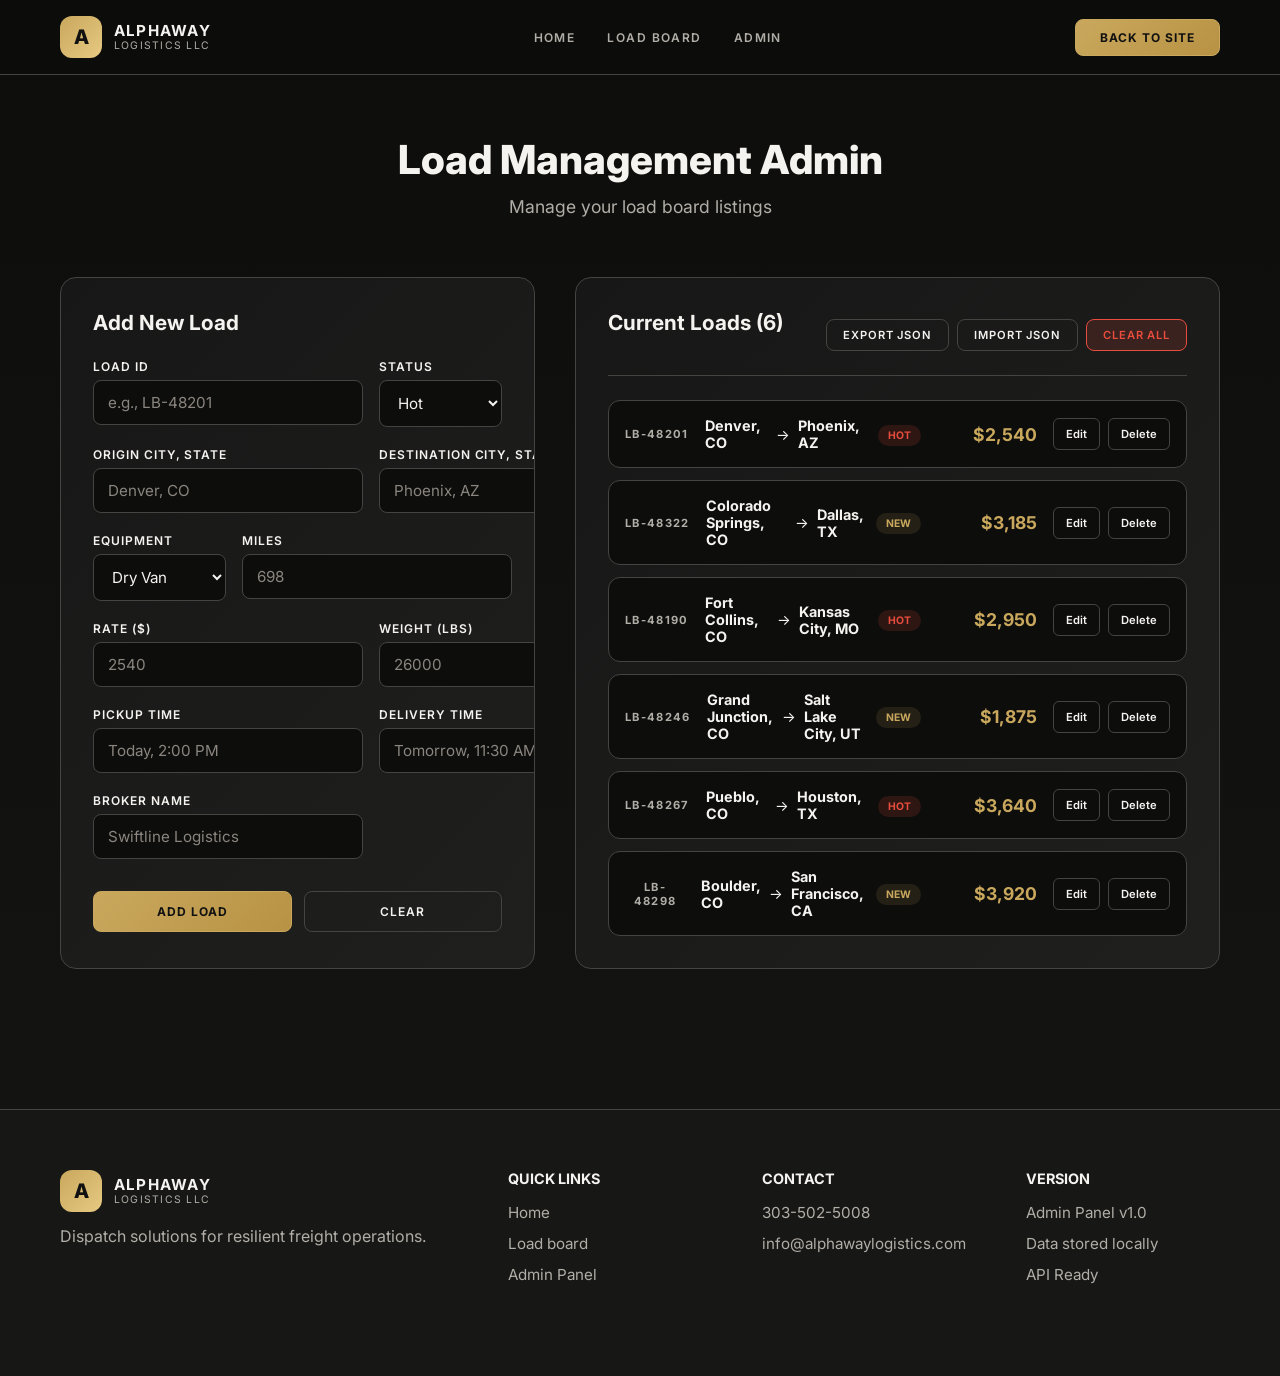
==== admin.html @ b58e07a9 "Add admin panel for load management with localStorage integration" ====
<!DOCTYPE html>
<html lang="en-US">
<head>
    <meta charset="UTF-8">
    <meta name="viewport" content="width=device-width, initial-scale=1">
    <meta name="description" content="Alphaway Logistics - Admin Panel for Load Management">
    <title>Admin Panel | Alphaway Logistics</title>
    <link rel="preconnect" href="https://fonts.googleapis.com/">
    <link rel="preconnect" href="https://fonts.gstatic.com/" crossorigin="">
    <link href="https://fonts.googleapis.com/css2?family=Inter:wght@300;400;500;600;700;800&display=swap" rel="stylesheet">
    <link rel="stylesheet" href="./css/style.css">
    <link rel="stylesheet" href="./css/admin.css">
    <script src="./js/script.js" defer=""></script>
    <script src="./js/admin.js" defer=""></script>
</head>
<body class="admin-page">
    <header class="site-header">
        <div class="container nav-wrap">
            <a class="brand" href="/" aria-label="Alphaway Home">
                <span class="brand-mark">A</span>
                <span class="brand-copy">
                    <span class="brand-name">Alphaway</span>
                    <small>Logistics LLC</small>
                </span>
            </a>

            <nav class="site-nav" aria-label="Main site navigation">
                <a href="/">Home</a>
                <a href="./loadboard.html">Load board</a>
                <a href="./admin.html" class="active">Admin</a>
            </nav>

            <div class="nav-actions">
                <a class="primary-button" href="/">Back to Site</a>
            </div>
        </div>
    </header>

    <main class="admin-main">
        <div class="container">
            <div class="admin-header">
                <h1>Load Management Admin</h1>
                <p>Manage your load board listings</p>
            </div>

            <div class="admin-grid">
                <!-- Add Load Form -->
                <section class="admin-section form-section">
                    <h2>Add New Load</h2>
                    <form id="add-load-form" class="load-form">
                        <div class="form-row">
                            <div class="form-group">
                                <label for="load-id">Load ID</label>
                                <input type="text" id="load-id" placeholder="e.g., LB-48201" required>
                            </div>
                            <div class="form-group">
                                <label for="load-status">Status</label>
                                <select id="load-status" required>
                                    <option value="Hot">Hot</option>
                                    <option value="New">New</option>
                                    <option value="Available">Available</option>
                                </select>
                            </div>
                        </div>

                        <div class="form-row">
                            <div class="form-group">
                                <label for="load-origin">Origin City, State</label>
                                <input type="text" id="load-origin" placeholder="Denver, CO" required>
                            </div>
                            <div class="form-group">
                                <label for="load-destination">Destination City, State</label>
                                <input type="text" id="load-destination" placeholder="Phoenix, AZ" required>
                            </div>
                        </div>

                        <div class="form-row">
                            <div class="form-group">
                                <label for="load-equipment">Equipment</label>
                                <select id="load-equipment" required>
                                    <option value="Dry Van">Dry Van</option>
                                    <option value="Reefer">Reefer</option>
                                    <option value="Flatbed">Flatbed</option>
                                    <option value="Tanker">Tanker</option>
                                    <option value="Specialized">Specialized</option>
                                </select>
                            </div>
                            <div class="form-group">
                                <label for="load-miles">Miles</label>
                                <input type="number" id="load-miles" placeholder="698" required>
                            </div>
                        </div>

                        <div class="form-row">
                            <div class="form-group">
                                <label for="load-rate">Rate ($)</label>
                                <input type="number" id="load-rate" placeholder="2540" required>
                            </div>
                            <div class="form-group">
                                <label for="load-weight">Weight (lbs)</label>
                                <input type="number" id="load-weight" placeholder="26000" required>
                            </div>
                        </div>

                        <div class="form-row">
                            <div class="form-group">
                                <label for="load-pickup">Pickup Time</label>
                                <input type="text" id="load-pickup" placeholder="Today, 2:00 PM" required>
                            </div>
                            <div class="form-group">
                                <label for="load-delivery">Delivery Time</label>
                                <input type="text" id="load-delivery" placeholder="Tomorrow, 11:30 AM" required>
                            </div>
                        </div>

                        <div class="form-row">
                            <div class="form-group">
                                <label for="load-broker">Broker Name</label>
                                <input type="text" id="load-broker" placeholder="Swiftline Logistics" required>
                            </div>
                        </div>

                        <div class="form-actions">
                            <button type="submit" class="primary-button">Add Load</button>
                            <button type="reset" class="ghost-button">Clear</button>
                        </div>
                    </form>
                </section>

                <!-- Loads List -->
                <section class="admin-section loads-section">
                    <div class="section-header">
                        <h2>Current Loads (<span id="load-count">0</span>)</h2>
                        <div class="section-actions">
                            <button id="export-btn" class="ghost-button">Export JSON</button>
                            <button id="import-btn" class="ghost-button">Import JSON</button>
                            <button id="clear-all-btn" class="ghost-button danger">Clear All</button>
                        </div>
                    </div>

                    <div id="loads-admin-list" class="loads-admin-list">
                        <!-- Loads will be rendered here -->
                    </div>
                </section>
            </div>

            <input type="file" id="import-file" style="display: none;" accept=".json">
        </div>
    </main>

    <footer id="contact" class="site-footer">
        <div class="container footer-grid">
            <div>
                <a class="brand" href="/" aria-label="Alphaway Home">
                    <span class="brand-mark">A</span>
                    <span class="brand-copy">
                        <span class="brand-name">Alphaway</span>
                        <small>Logistics LLC</small>
                    </span>
                </a>
                <p>Dispatch solutions for resilient freight operations.</p>
            </div>

            <div>
                <h3>Quick Links</h3>
                <ul>
                    <li><a href="/">Home</a></li>
                    <li><a href="./loadboard.html">Load board</a></li>
                    <li><a href="./admin.html">Admin Panel</a></li>
                </ul>
            </div>

            <div>
                <h3>Contact</h3>
                <ul>
                    <li><a href="tel:3035025008">303-502-5008</a></li>
                    <li><a href="mailto:info@alphawaylogistics.com">info@alphawaylogistics.com</a></li>
                </ul>
            </div>

            <div>
                <h3>Version</h3>
                <ul>
                    <li>Admin Panel v1.0</li>
                    <li>Data stored locally</li>
                    <li><a href="#" onclick="alert('Ready for backend integration')">API Ready</a></li>
                </ul>
            </div>
        </div>
    </footer>
</body>
</html>
---- css/style.css ----
:root {
    --bg: #0d0d0c;
    --bg-2: #171716;
    --panel: #171717;
    --panel-alt: #1f1f1e;
    --panel-soft: #242421;
    --line: #444440;
    --text: #f5f3ef;
    --muted: #b1aea7;
    --muted-2: #8a857f;
    --accent: #c9a85d;
    --accent-strong: #b89244;
    --accent-soft: rgba(201, 168, 93, 0.12);
    --success: #8cc77b;
    --shadow: 0 18px 40px rgba(0, 0, 0, 0.28);
}

* {
    box-sizing: border-box;
}

html {
    scroll-behavior: smooth;
}

body {
    margin: 0;
    font-family: 'Inter', sans-serif;
    background: linear-gradient(180deg, #0d0d0c 0%, #151513 100%);
    color: var(--text);
}

button,
input,
select {
    font: inherit;
}

a {
    color: inherit;
    text-decoration: none;
}

.container {
    max-width: 1200px;
    margin: 0 auto;
    padding: 0 20px;
}

/* Header & Navigation */
.site-header {
    position: sticky;
    top: 0;
    z-index: 100;
    background: rgba(13, 13, 12, 0.95);
    border-bottom: 1px solid var(--line);
    backdrop-filter: blur(10px);
}

.nav-wrap {
    display: flex;
    align-items: center;
    justify-content: space-between;
    gap: 40px;
    padding: 16px 20px;
}

.brand {
    display: flex;
    align-items: center;
    gap: 12px;
    min-width: 180px;
    flex-shrink: 0;
}

.brand-mark {
    width: 42px;
    height: 42px;
    display: grid;
    place-items: center;
    border-radius: 12px;
    background: linear-gradient(135deg, var(--accent), #e7c982);
    color: #111111;
    font-size: 1.25rem;
    font-weight: 800;
    flex-shrink: 0;
}

.brand-copy {
    display: flex;
    flex-direction: column;
    line-height: 1.1;
}

.brand-name {
    font-size: 0.95rem;
    font-weight: 700;
    letter-spacing: 0.08em;
    text-transform: uppercase;
}

.brand-copy small {
    font-size: 0.65rem;
    color: var(--muted);
    letter-spacing: 0.12em;
    text-transform: uppercase;
}

.site-nav {
    display: flex;
    gap: 32px;
    flex: 1;
    justify-content: center;
}

.site-nav a {
    font-size: 0.75rem;
    font-weight: 600;
    letter-spacing: 0.12em;
    text-transform: uppercase;
    color: var(--muted);
    transition: color 0.3s ease;
}

.site-nav a:hover {
    color: var(--text);
}

.nav-actions {
    display: flex;
    gap: 16px;
    flex-shrink: 0;
}

/* Buttons */
.ghost-button,
.primary-button {
    padding: 10px 24px;
    border: 1px solid var(--line);
    border-radius: 8px;
    font-size: 0.75rem;
    font-weight: 600;
    letter-spacing: 0.08em;
    text-transform: uppercase;
    cursor: pointer;
    transition: all 0.3s ease;
    display: inline-block;
    text-align: center;
}

.ghost-button {
    background: transparent;
    color: var(--text);
}

.ghost-button:hover {
    background: var(--panel);
    border-color: var(--accent);
}

.primary-button {
    background: linear-gradient(135deg, var(--accent), var(--accent-strong));
    color: #111111;
    border-color: var(--accent);
    font-weight: 700;
}

.primary-button:hover {
    transform: translateY(-2px);
    box-shadow: 0 8px 24px rgba(201, 168, 93, 0.25);
}

.primary-button.wide,
.ghost-button.wide {
    width: 100%;
    display: block;
}

/* Hero Section */
.hero {
    padding: 60px 0;
}

.hero-grid {
    display: grid;
    grid-template-columns: 1fr 1fr;
    gap: 60px;
    align-items: center;
}

.hero-copy h1 {
    font-size: 3rem;
    line-height: 1.2;
    margin: 16px 0;
    font-weight: 800;
}

.eyebrow {
    font-size: 0.85rem;
    color: var(--accent);
    font-weight: 600;
    letter-spacing: 0.1em;
    text-transform: uppercase;
    margin: 0 0 8px 0;
}

.hero-subtitle {
    font-size: 1.1rem;
    color: var(--muted);
    line-height: 1.6;
    margin: 16px 0;
}

.cta-row {
    display: flex;
    gap: 16px;
    margin: 32px 0;
}

.hero-metrics {
    list-style: none;
    padding: 0;
    margin: 32px 0 0 0;
    display: grid;
    grid-template-columns: repeat(3, 1fr);
    gap: 24px;
}

.hero-metrics li {
    display: flex;
    flex-direction: column;
    gap: 4px;
}

.hero-metrics strong {
    font-size: 1.5rem;
    color: var(--accent);
}

.hero-metrics span {
    font-size: 0.8rem;
    color: var(--muted);
}

/* Hero Panel */
.hero-panel {
    background: linear-gradient(135deg, var(--panel) 0%, var(--panel-alt) 100%);
    border: 1px solid var(--line);
    border-radius: 16px;
    padding: 24px;
    box-shadow: var(--shadow);
}

.panel-topbar {
    display: flex;
    justify-content: space-between;
    align-items: center;
    margin-bottom: 24px;
    padding-bottom: 16px;
    border-bottom: 1px solid var(--line);
    font-size: 0.8rem;
    color: var(--muted);
}

.status-pill {
    background: var(--accent-soft);
    color: var(--accent);
    padding: 4px 12px;
    border-radius: 20px;
    font-weight: 600;
    font-size: 0.7rem;
}

.route-summary {
    display: grid;
    grid-template-columns: 1fr 1fr;
    gap: 16px;
    margin-bottom: 24px;
    padding-bottom: 24px;
    border-bottom: 1px solid var(--line);
}

.route-summary div {
    display: flex;
    flex-direction: column;
    gap: 4px;
}

.route-summary span {
    font-size: 0.75rem;
    color: var(--muted);
    text-transform: uppercase;
}

.route-summary strong {
    font-size: 0.95rem;
}

.mini-lane-list {
    display: flex;
    flex-direction: column;
    gap: 12px;
    margin-bottom: 24px;
    padding-bottom: 24px;
    border-bottom: 1px solid var(--line);
}

.mini-lane-list div {
    display: flex;
    justify-content: space-between;
    align-items: center;
    font-size: 0.9rem;
}

.mini-lane-list strong {
    color: var(--success);
}

.panel-footer {
    display: flex;
    flex-direction: column;
    gap: 4px;
}

.panel-footer span {
    font-size: 0.75rem;
    color: var(--muted);
    text-transform: uppercase;
}

.panel-footer strong {
    font-size: 0.95rem;
}

/* Feature Section */
.section-pad {
    padding: 80px 0;
}

.section-heading {
    margin-bottom: 60px;
}

.section-heading h2 {
    font-size: 2.5rem;
    line-height: 1.3;
    margin: 16px 0 0 0;
    font-weight: 800;
}

.section-heading.centered {
    text-align: center;
    max-width: 600px;
    margin-left: auto;
    margin-right: auto;
}

.feature-grid {
    display: grid;
    grid-template-columns: repeat(auto-fit, minmax(300px, 1fr));
    gap: 40px;
}

.feature-card {
    background: var(--panel);
    border: 1px solid var(--line);
    border-radius: 16px;
    padding: 40px 32px;
    transition: all 0.3s ease;
}

.feature-card:hover {
    border-color: var(--accent);
    transform: translateY(-4px);
}

.feature-icon {
    font-size: 2.5rem;
    font-weight: 800;
    color: var(--accent);
    margin-bottom: 16px;
}

.feature-card h3 {
    font-size: 1.25rem;
    margin: 0 0 12px 0;
}

.feature-card p {
    color: var(--muted);
    line-height: 1.6;
    margin: 0;
}

/* Pricing Section */
.pricing-grid {
    display: grid;
    grid-template-columns: repeat(auto-fit, minmax(320px, 1fr));
    gap: 32px;
    max-width: 900px;
    margin: 0 auto;
}

.pricing-card {
    background: var(--panel);
    border: 1px solid var(--line);
    border-radius: 16px;
    padding: 40px;
    transition: all 0.3s ease;
}

.pricing-card.featured-plan {
    border-color: var(--accent);
    transform: scale(1.05);
    box-shadow: 0 0 30px rgba(201, 168, 93, 0.15);
}

.pricing-card:hover {
    border-color: var(--accent);
}

.pricing-header {
    margin-bottom: 24px;
    padding-bottom: 24px;
    border-bottom: 1px solid var(--line);
}

.plan-tag {
    display: inline-block;
    background: var(--accent-soft);
    color: var(--accent);
    padding: 4px 12px;
    border-radius: 20px;
    font-size: 0.7rem;
    font-weight: 600;
    margin-bottom: 12px;
}

.featured-tag {
    background: linear-gradient(135deg, var(--accent), var(--accent-strong));
    color: #111111;
}

.pricing-card h3 {
    font-size: 1.3rem;
    margin: 8px 0;
}

.price-row {
    display: flex;
    align-items: baseline;
    gap: 8px;
    margin-top: 16px;
}

.price {
    font-size: 2rem;
    font-weight: 800;
    color: var(--accent);
}

.period {
    color: var(--muted);
    font-size: 0.9rem;
}

.pricing-card ul {
    list-style: none;
    padding: 0;
    margin: 0 0 24px 0;
}

.pricing-card li {
    padding: 10px 0;
    border-bottom: 1px solid var(--line);
    font-size: 0.95rem;
    color: var(--text);
}

.pricing-card li:last-child {
    border-bottom: none;
}

/* Info Section */
.split-grid {
    display: grid;
    grid-template-columns: 1fr 1fr;
    gap: 60px;
    align-items: start;
}

.split-grid h2 {
    font-size: 2.2rem;
    line-height: 1.3;
    margin: 16px 0;
}

.split-grid p {
    color: var(--muted);
    line-height: 1.8;
    margin: 0;
    font-size: 1.05rem;
}

.mini-list {
    display: flex;
    flex-direction: column;
    gap: 32px;
}

.mini-list div {
    display: flex;
    flex-direction: column;
    gap: 4px;
}

.mini-list strong {
    font-size: 1rem;
    color: var(--text);
}

.mini-list span {
    font-size: 0.9rem;
    color: var(--muted);
}

/* Signup Section */
.signup-grid {
    display: grid;
    grid-template-columns: 1fr 1fr;
    gap: 60px;
    align-items: start;
}

.signup-copy h2 {
    font-size: 2.2rem;
    line-height: 1.3;
    margin: 16px 0;
}

.signup-copy p {
    color: var(--muted);
    line-height: 1.8;
    margin: 0;
    font-size: 1.05rem;
}

.signup-form {
    display: flex;
    flex-direction: column;
    gap: 20px;
    background: var(--panel);
    border: 1px solid var(--line);
    border-radius: 16px;
    padding: 40px;
}

.signup-form label {
    display: flex;
    flex-direction: column;
    gap: 6px;
}

.signup-form span {
    font-size: 0.8rem;
    font-weight: 600;
    text-transform: uppercase;
    color: var(--text);
}

.signup-form input,
.signup-form select {
    background: var(--bg);
    border: 1px solid var(--line);
    border-radius: 8px;
    padding: 12px 16px;
    color: var(--text);
    font-size: 0.95rem;
    transition: all 0.3s ease;
}

.signup-form input:focus,
.signup-form select:focus {
    outline: none;
    border-color: var(--accent);
    box-shadow: 0 0 0 3px rgba(201, 168, 93, 0.1);
}

.signup-form input::placeholder {
    color: var(--muted-2);
}

.signup-form button {
    margin-top: 8px;
}

/* Footer */
.site-footer {
    background: var(--bg-2);
    border-top: 1px solid var(--line);
    padding: 60px 0 40px;
    margin-top: 80px;
}

.footer-grid {
    display: grid;
    grid-template-columns: 2fr 1fr 1fr 1fr;
    gap: 60px;
    margin-bottom: 40px;
}

.site-footer h3 {
    font-size: 0.9rem;
    font-weight: 700;
    text-transform: uppercase;
    margin: 0 0 16px 0;
}

.site-footer ul {
    list-style: none;
    padding: 0;
    margin: 0;
}

.site-footer li {
    margin-bottom: 12px;
    font-size: 0.95rem;
    color: var(--muted);
}

.site-footer a {
    transition: color 0.3s ease;
}

.site-footer a:hover {
    color: var(--accent);
}

.site-footer p {
    color: var(--muted);
    line-height: 1.6;
    margin: 12px 0 0 0;
}

/* Responsive */
@media (max-width: 768px) {
    .nav-wrap {
        flex-wrap: wrap;
        gap: 16px;
    }

    .site-nav {
        order: 3;
        flex-basis: 100%;
        gap: 16px;
        justify-content: flex-start;
    }

    .nav-actions {
        flex-basis: 100%;
        order: 4;
    }

    .hero-grid {
        grid-template-columns: 1fr;
        gap: 40px;
    }

    .hero-copy h1 {
        font-size: 2rem;
    }

    .cta-row {
        flex-direction: column;
    }

    .hero-metrics {
        grid-template-columns: 1fr;
    }

    .split-grid,
    .signup-grid,
    .footer-grid {
        grid-template-columns: 1fr;
        gap: 40px;
    }

    .pricing-card.featured-plan {
        transform: scale(1);
    }

    .section-heading h2 {
        font-size: 1.8rem;
    }

    .split-grid h2,
    .signup-copy h2 {
        font-size: 1.8rem;
    }
}
---- css/admin.css ----
/* Admin Panel Styles */

.admin-page {
    background: linear-gradient(180deg, #0d0d0c 0%, #151513 100%);
}

.admin-main {
    padding: 60px 0;
    min-height: calc(100vh - 300px);
}

.admin-header {
    text-align: center;
    margin-bottom: 60px;
}

.admin-header h1 {
    font-size: 2.5rem;
    font-weight: 800;
    margin: 0 0 12px 0;
    color: var(--text);
}

.admin-header p {
    font-size: 1.1rem;
    color: var(--muted);
    margin: 0;
}

.admin-grid {
    display: grid;
    grid-template-columns: 1fr 1fr;
    gap: 40px;
}

/* Sections */
.admin-section {
    background: linear-gradient(135deg, var(--panel) 0%, var(--panel-alt) 100%);
    border: 1px solid var(--line);
    border-radius: 16px;
    padding: 32px;
}

.admin-section h2 {
    font-size: 1.3rem;
    margin: 0 0 24px 0;
    color: var(--text);
    font-weight: 700;
}

.form-section {
    max-height: 100vh;
    overflow-y: auto;
}

.form-section::-webkit-scrollbar {
    width: 6px;
}

.form-section::-webkit-scrollbar-track {
    background: var(--bg);
    border-radius: 10px;
}

.form-section::-webkit-scrollbar-thumb {
    background: var(--line);
    border-radius: 10px;
}

.form-section::-webkit-scrollbar-thumb:hover {
    background: var(--accent);
}

/* Form */
.load-form {
    display: flex;
    flex-direction: column;
    gap: 20px;
}

.form-row {
    display: grid;
    grid-template-columns: 1fr 1fr;
    gap: 16px;
}

.form-row.full {
    grid-template-columns: 1fr;
}

.form-group {
    display: flex;
    flex-direction: column;
    gap: 6px;
}

.form-group label {
    font-size: 0.75rem;
    font-weight: 600;
    text-transform: uppercase;
    color: var(--text);
    letter-spacing: 0.08em;
}

.form-group input,
.form-group select {
    background: var(--bg);
    border: 1px solid var(--line);
    border-radius: 8px;
    padding: 12px 14px;
    color: var(--text);
    font-size: 0.95rem;
    transition: all 0.3s ease;
    font-family: 'Inter', sans-serif;
}

.form-group input:focus,
.form-group select:focus {
    outline: none;
    border-color: var(--accent);
    box-shadow: 0 0 0 3px rgba(201, 168, 93, 0.1);
}

.form-group input::placeholder {
    color: var(--muted-2);
}

.form-actions {
    display: flex;
    gap: 12px;
    margin-top: 12px;
}

.form-actions button {
    flex: 1;
    padding: 12px 24px;
}

/* Loads List */
.section-header {
    display: flex;
    justify-content: space-between;
    align-items: center;
    margin-bottom: 24px;
    padding-bottom: 16px;
    border-bottom: 1px solid var(--line);
}

.section-actions {
    display: flex;
    gap: 8px;
}

.section-actions button {
    padding: 8px 16px;
    font-size: 0.7rem;
}

.section-actions button.danger {
    background: rgba(231, 76, 60, 0.15);
    border-color: #e74c3c;
    color: #e74c3c;
}

.section-actions button.danger:hover {
    background: #e74c3c;
    color: white;
}

.loads-admin-list {
    display: flex;
    flex-direction: column;
    gap: 12px;
    max-height: 100vh;
    overflow-y: auto;
}

.loads-admin-list::-webkit-scrollbar {
    width: 6px;
}

.loads-admin-list::-webkit-scrollbar-track {
    background: var(--bg);
    border-radius: 10px;
}

.loads-admin-list::-webkit-scrollbar-thumb {
    background: var(--line);
    border-radius: 10px;
}

.loads-admin-list::-webkit-scrollbar-thumb:hover {
    background: var(--accent);
}

.load-admin-card {
    background: var(--bg);
    border: 1px solid var(--line);
    border-radius: 12px;
    padding: 16px;
    display: flex;
    justify-content: space-between;
    align-items: center;
    gap: 16px;
    transition: all 0.3s ease;
}

.load-admin-card:hover {
    border-color: var(--accent);
    box-shadow: 0 4px 16px rgba(201, 168, 93, 0.1);
}

.load-admin-info {
    flex: 1;
    display: grid;
    grid-template-columns: auto 1fr auto;
    gap: 16px;
    align-items: center;
}

.load-admin-id {
    font-size: 0.7rem;
    font-weight: 700;
    text-transform: uppercase;
    color: var(--muted);
    letter-spacing: 0.12em;
    min-width: 60px;
    text-align: center;
}

.load-admin-details {
    display: grid;
    grid-template-columns: auto 1fr;
    gap: 12px;
    align-items: center;
}

.load-admin-route {
    display: flex;
    align-items: center;
    gap: 8px;
    font-size: 0.9rem;
}

.load-admin-status {
    display: inline-flex;
    align-items: center;
    justify-content: center;
    padding: 4px 10px;
    border-radius: 16px;
    font-size: 0.65rem;
    font-weight: 700;
    text-transform: uppercase;
}

.load-admin-status.hot {
    background: rgba(231, 76, 60, 0.15);
    color: #e74c3c;
}

.load-admin-status.new {
    background: var(--accent-soft);
    color: var(--accent);
}

.load-admin-status.available {
    background: rgba(140, 199, 123, 0.15);
    color: #8cc77b;
}

.load-admin-rate {
    font-size: 1.1rem;
    font-weight: 700;
    color: var(--accent);
    min-width: 100px;
    text-align: right;
}

.load-admin-actions {
    display: flex;
    gap: 8px;
}

.load-admin-actions button {
    padding: 8px 12px;
    font-size: 0.7rem;
    font-weight: 600;
    border-radius: 6px;
    background: transparent;
    border: 1px solid var(--line);
    color: var(--text);
    cursor: pointer;
    transition: all 0.3s ease;
}

.load-admin-actions button:hover {
    border-color: var(--accent);
    color: var(--accent);
}

.load-admin-actions button.delete:hover {
    border-color: #e74c3c;
    color: #e74c3c;
}

.empty-state {
    text-align: center;
    padding: 40px 20px;
    color: var(--muted);
}

.empty-state h3 {
    font-size: 1.1rem;
    margin: 0 0 8px 0;
}

.empty-state p {
    margin: 0;
    font-size: 0.9rem;
}

/* Modal for Editing */
.modal {
    display: none;
    position: fixed;
    top: 0;
    left: 0;
    right: 0;
    bottom: 0;
    background: rgba(0, 0, 0, 0.7);
    z-index: 1000;
    align-items: center;
    justify-content: center;
    backdrop-filter: blur(4px);
}

.modal.active {
    display: flex;
}

.modal-content {
    background: var(--panel);
    border: 1px solid var(--line);
    border-radius: 16px;
    padding: 32px;
    max-width: 500px;
    width: 90%;
    max-height: 90vh;
    overflow-y: auto;
    box-shadow: 0 20px 60px rgba(0, 0, 0, 0.5);
}

.modal-content h2 {
    margin: 0 0 24px 0;
    color: var(--text);
}

.modal-actions {
    display: flex;
    gap: 12px;
    margin-top: 24px;
}

.modal-actions button {
    flex: 1;
    padding: 12px 24px;
}

/* Responsive */
@media (max-width: 1024px) {
    .admin-grid {
        grid-template-columns: 1fr;
    }

    .form-row {
        grid-template-columns: 1fr;
    }

    .load-admin-info {
        grid-template-columns: 1fr;
    }

    .section-actions {
        flex-wrap: wrap;
    }

    .section-actions button {
        font-size: 0.65rem;
    }
}

@media (max-width: 768px) {
    .admin-header h1 {
        font-size: 1.8rem;
    }

    .admin-section {
        padding: 20px;
    }

    .load-admin-card {
        flex-direction: column;
        align-items: flex-start;
    }

    .load-admin-info {
        width: 100%;
    }

    .load-admin-actions {
        width: 100%;
    }

    .load-admin-actions button {
        flex: 1;
    }

    .modal-content {
        padding: 20px;
    }
}
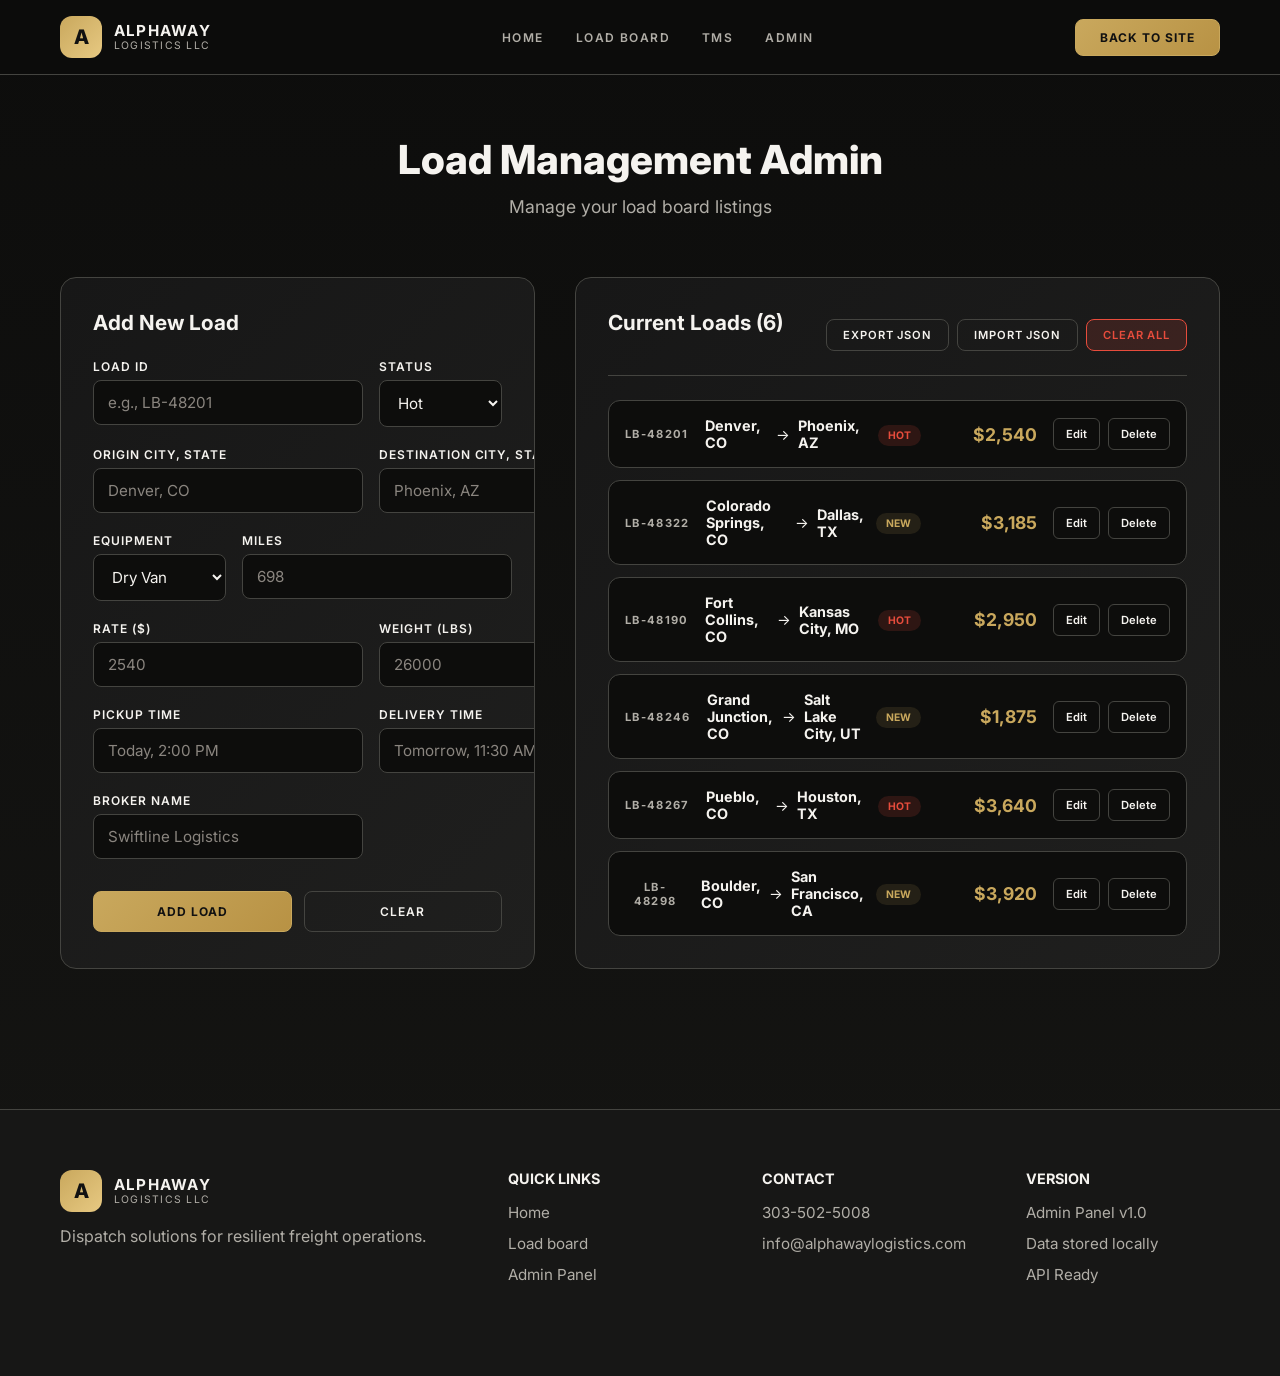
==== commit bbfb8882: "Add TMS dashboard and fix site navigation" ====
--- a/admin.html
+++ b/admin.html
@@ -25,13 +25,14 @@
             </a>
 
             <nav class="site-nav" aria-label="Main site navigation">
-                <a href="/">Home</a>
+                <a href="./index.html">Home</a>
                 <a href="./loadboard.html">Load board</a>
+                <a href="./tms.html">TMS</a>
                 <a href="./admin.html" class="active">Admin</a>
             </nav>
 
             <div class="nav-actions">
-                <a class="primary-button" href="/">Back to Site</a>
+                <a class="primary-button" href="./index.html">Back to Site</a>
             </div>
         </div>
     </header>
